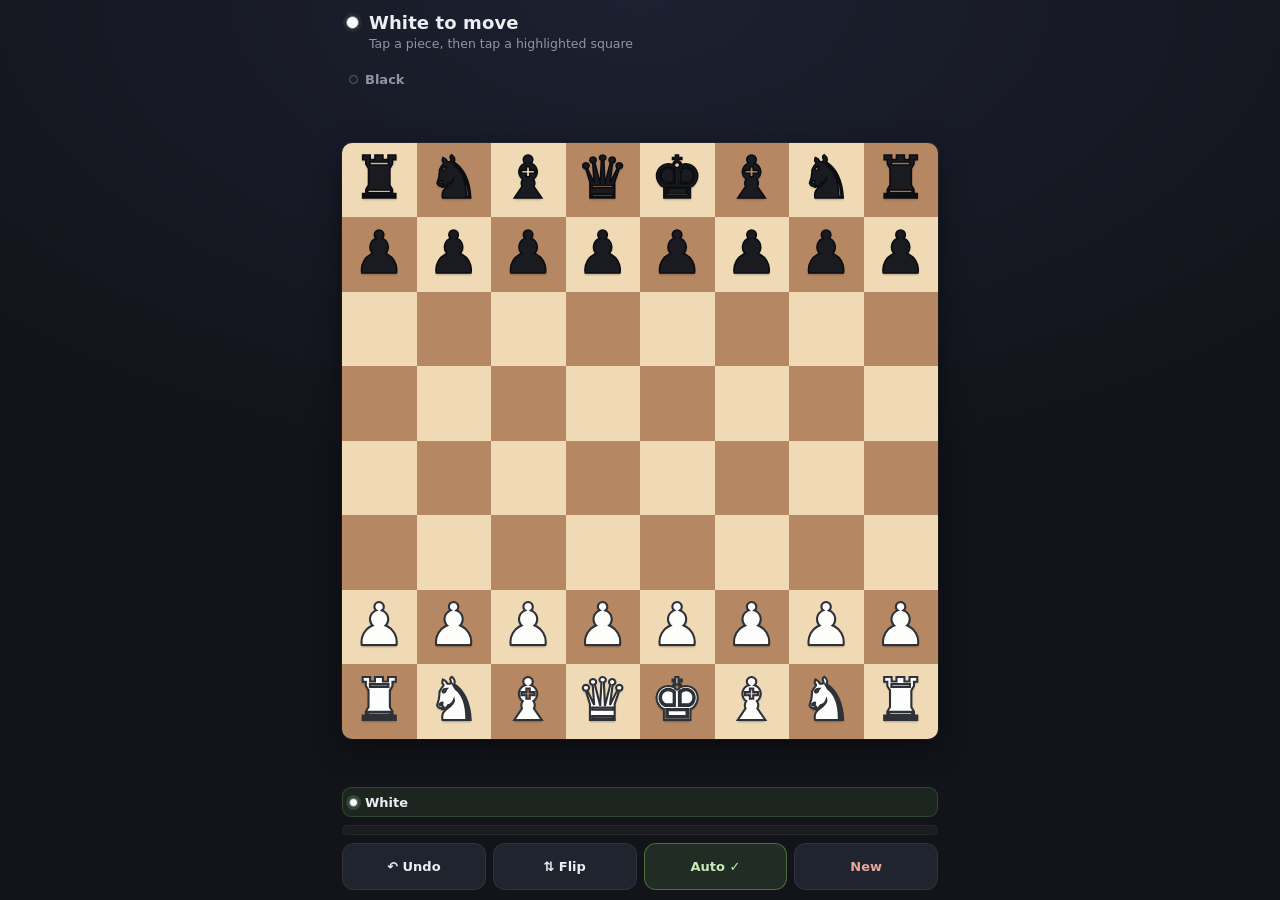
==== index.html @ 42966163 "Pass-and-play chess app: initial working version A complete two-player chess game for one phone, ins" ====
<!DOCTYPE html>
<html lang="en">
<head>
<meta charset="utf-8">
<meta name="viewport" content="width=device-width, initial-scale=1, viewport-fit=cover, maximum-scale=1, user-scalable=no">
<meta name="theme-color" content="#14161d">
<meta name="mobile-web-app-capable" content="yes">
<meta name="apple-mobile-web-app-capable" content="yes">
<meta name="apple-mobile-web-app-status-bar-style" content="black-translucent">
<title>Chess — Pass &amp; Play</title>
<link rel="manifest" href="manifest.json">
<link rel="icon" href="icon.svg" type="image/svg+xml">
<link rel="apple-touch-icon" href="apple-touch-icon.png">
<link rel="stylesheet" href="style.css">
</head>
<body>
<div id="app">
  <header id="hud">
    <div id="statusLine"><span id="turnDot"></span><span id="statusText">White to move</span></div>
    <div id="subText">Tap a piece to see its moves</div>
  </header>

  <section id="table">
    <div id="playerTop" class="player">
      <div class="who"><span class="dot"></span><span class="name">Black</span></div>
      <div class="taken" id="takenTop"></div>
    </div>

    <div id="boardWrap">
      <div id="board" aria-label="Chess board"></div>
      <div id="promo" class="promo" hidden>
        <div class="promo-card">
          <div class="promo-title">Promote to</div>
          <div class="promo-options">
            <button class="promo-btn" data-promo="q">♛</button>
            <button class="promo-btn" data-promo="r">♜</button>
            <button class="promo-btn" data-promo="b">♝</button>
            <button class="promo-btn" data-promo="n">♞</button>
          </div>
          <button class="promo-cancel" id="promoCancel">Cancel</button>
        </div>
      </div>
    </div>

    <div id="playerBottom" class="player">
      <div class="who"><span class="dot"></span><span class="name">White</span></div>
      <div class="taken" id="takenBottom"></div>
    </div>
  </section>

  <section id="movesPanel">
    <ol id="moveList"></ol>
  </section>

  <nav id="controls">
    <button id="undoBtn" class="btn">↶ Undo</button>
    <button id="flipBtn" class="btn">⇅ Flip</button>
    <button id="autoBtn" class="btn">Auto flip</button>
    <button id="newBtn" class="btn danger">New</button>
  </nav>
</div>

<script src="engine.js"></script>
<script src="app.js"></script>
</body>
</html>
---- style.css ----
:root {
  --bg: #12141a;
  --bg-2: #191c25;
  --panel: #20242f;
  --panel-2: #262b38;
  --ink: #eceef3;
  --muted: #8f95a6;
  --accent: #7dbf63;
  --danger: #d3705c;
  --sq-light: #f0d9b5;
  --sq-dark: #b58863;
  --radius: 14px;
}

* { box-sizing: border-box; -webkit-tap-highlight-color: transparent; }

html, body {
  margin: 0;
  height: 100%;
  overscroll-behavior: none;
}

body {
  background: radial-gradient(120% 90% at 50% 0%, #1c2030 0%, var(--bg) 60%);
  color: var(--ink);
  font-family: system-ui, -apple-system, "Segoe UI", Roboto, sans-serif;
  user-select: none;
  -webkit-user-select: none;
  touch-action: manipulation;
}

#app {
  display: flex;
  flex-direction: column;
  height: 100vh;
  height: 100dvh;
  max-width: 620px;
  margin: 0 auto;
  padding: max(10px, env(safe-area-inset-top)) 12px max(10px, env(safe-area-inset-bottom));
  gap: 8px;
}

/* ---------- HUD ---------- */
#hud {
  flex: 0 0 auto;
  padding: 2px 4px 0;
  min-height: 46px;
}

#statusLine {
  display: flex;
  align-items: center;
  gap: 10px;
  font-size: 18px;
  font-weight: 650;
  letter-spacing: .1px;
}

#turnDot {
  width: 13px;
  height: 13px;
  border-radius: 50%;
  flex: 0 0 auto;
  background: #fff;
  border: 1.5px solid #6b6f7d;
  box-shadow: 0 0 0 3px rgba(255,255,255,.06);
}
#turnDot.b { background: #1b1d24; border-color: #7b8194; }

#subText {
  margin-top: 3px;
  font-size: 12.5px;
  color: var(--muted);
  white-space: nowrap;
  overflow: hidden;
  text-overflow: ellipsis;
  padding-left: 23px;
}
#hud.over #statusLine { color: var(--accent); }
#hud.lost #statusLine { color: var(--danger); }
#hud.check #statusLine { color: #f0b45f; }

/* ---------- Table / players ---------- */
#table {
  flex: 1 1 auto;
  min-height: 0;
  display: flex;
  flex-direction: column;
  gap: 6px;
}

.player {
  flex: 0 0 auto;
  height: 30px;
  display: flex;
  align-items: center;
  justify-content: space-between;
  gap: 8px;
  padding: 0 6px;
  border-radius: 9px;
  border: 1px solid transparent;
  color: var(--muted);
  font-size: 13px;
  transition: background .18s ease, color .18s ease, border-color .18s ease;
}
.player.active {
  background: rgba(125,191,99,.10);
  border-color: rgba(125,191,99,.22);
  color: var(--ink);
}
.player .who { display: flex; align-items: center; gap: 7px; font-weight: 600; }
.player .dot {
  width: 9px; height: 9px; border-radius: 50%;
  background: #fff; border: 1px solid #5f6473;
}
.player.black .dot { background: #1b1d24; border-color: #5f6473; }
.player.active .dot { box-shadow: 0 0 0 3px rgba(125,191,99,.22); }

.taken {
  display: flex;
  align-items: center;
  gap: 1px;
  font-size: 15px;
  line-height: 1;
  color: #c8ccd8;
  overflow: hidden;
  white-space: nowrap;
}
.taken .t { line-height: 1; }
.taken .t.w { color: #f3f1ea; }
.taken .t.b { color: #9aa0b0; }
.taken .adv { margin-left: 4px; font-size: 11.5px; color: var(--muted); font-variant-numeric: tabular-nums; }

/* ---------- Board ---------- */
#boardWrap {
  position: relative;
  flex: 1 1 auto;
  min-height: 0;
  display: flex;
  align-items: center;
  justify-content: center;
}

#board {
  --sq: 40px;
  display: grid;
  grid-template-columns: repeat(8, 1fr);
  grid-template-rows: repeat(8, 1fr);
  width: 100%;
  aspect-ratio: 1 / 1;
  max-width: 100%;
  max-height: 100%;
  border-radius: 10px;
  overflow: hidden;
  box-shadow: 0 10px 30px rgba(0,0,0,.45), 0 0 0 1px rgba(255,255,255,.05);
  touch-action: manipulation;
}

.sq {
  position: relative;
  display: flex;
  align-items: center;
  justify-content: center;
  overflow: hidden;
}
.sq.light { background: var(--sq-light); }
.sq.dark { background: var(--sq-dark); }

.pc {
  position: relative;
  z-index: 2;
  font-family: "Noto Sans Symbols 2", "Segoe UI Symbol", "DejaVu Sans", sans-serif;
  font-size: calc(var(--sq) * 0.79);
  line-height: 1;
  pointer-events: none;
  transform: translateY(-2%);
}
.pc.w {
  color: #fdfdfb;
  -webkit-text-stroke: calc(var(--sq) * 0.028) #2f3138;
  text-shadow: 0 2px 2px rgba(0,0,0,.30);
}
.pc.b {
  color: #191b21;
  -webkit-text-stroke: calc(var(--sq) * 0.022) #0c0d10;
  text-shadow: 0 2px 2px rgba(0,0,0,.22);
}

/* Highlights */
.sq.last::before,
.sq.sel::before,
.sq.check::before {
  content: "";
  position: absolute;
  inset: 0;
  z-index: 1;
}
.sq.last::before { background: rgba(250,224,105,.42); }
.sq.check::before {
  background: radial-gradient(circle at 50% 50%, rgba(240,60,50,.78) 0%, rgba(240,60,50,.30) 55%, rgba(240,60,50,0) 78%);
}
.sq.sel::before { background: rgba(88,170,80,.45); }

.sq.dot::after {
  content: "";
  width: 30%;
  height: 30%;
  border-radius: 50%;
  background: rgba(24,26,20,.30);
  z-index: 1;
}
.sq.cap::after {
  content: "";
  position: absolute;
  inset: 4%;
  border-radius: 50%;
  border: calc(var(--sq) * 0.075) solid rgba(24,26,20,.30);
  z-index: 1;
}

/* ---------- Promotion ---------- */
.promo {
  position: absolute;
  inset: 0;
  z-index: 20;
  display: flex;
  align-items: center;
  justify-content: center;
  background: rgba(10,11,16,.62);
  backdrop-filter: blur(3px);
  border-radius: 10px;
  animation: fade .14s ease;
}
.promo[hidden] { display: none; }
@keyframes fade { from { opacity: 0; } to { opacity: 1; } }
.promo-card {
  background: var(--panel);
  border: 1px solid rgba(255,255,255,.08);
  border-radius: 18px;
  padding: 16px;
  width: min(88%, 320px);
  box-shadow: 0 18px 50px rgba(0,0,0,.6);
  text-align: center;
}
.promo-title { font-size: 13px; color: var(--muted); margin-bottom: 10px; letter-spacing: .3px; }
.promo-options { display: grid; grid-template-columns: repeat(4, 1fr); gap: 8px; }
.promo-btn {
  aspect-ratio: 1;
  display: flex;
  align-items: center;
  justify-content: center;
  font-size: 30px;
  line-height: 1;
  border-radius: 12px;
  border: 1px solid rgba(255,255,255,.09);
  background: var(--panel-2);
  color: #f4f4f1;
  font-family: "Noto Sans Symbols 2", "Segoe UI Symbol", "DejaVu Sans", sans-serif;
}
.promo-btn:active { background: #333a4b; transform: scale(.96); }
.promo-cancel {
  margin-top: 12px;
  width: 100%;
  padding: 10px;
  border-radius: 10px;
  border: none;
  background: transparent;
  color: var(--muted);
  font-size: 13px;
}

/* ---------- Moves ---------- */
#movesPanel {
  flex: 0 1 auto;
  max-height: 19dvh;
  overflow-y: auto;
  background: rgba(255,255,255,.035);
  border: 1px solid rgba(255,255,255,.05);
  border-radius: 12px;
  padding: 4px 6px;
  scrollbar-width: none;
}
#movesPanel::-webkit-scrollbar { display: none; }

#moveList {
  list-style: none;
  margin: 0;
  padding: 0;
  font-family: ui-monospace, "SF Mono", "Roboto Mono", monospace;
  font-size: 13px;
}

.mv-row {
  display: grid;
  grid-template-columns: 2.6em 1fr 1fr;
  gap: 4px;
  padding: 3px 6px;
  border-radius: 6px;
}
.mv-row:nth-child(odd) { background: rgba(255,255,255,.025); }
.mv-row .num { color: #6f7688; font-size: 11.5px; align-self: center; }
.mv-row .san { color: #d7dae3; padding: 1px 4px; }
.mv-row .san.b { color: #aeb4c4; }
.mv-row.current .san:not(:empty) { color: #fff; font-weight: 700; }
.mv-row.current { background: rgba(125,191,99,.13); }

/* ---------- Controls ---------- */
#controls {
  flex: 0 0 auto;
  display: grid;
  grid-template-columns: repeat(4, 1fr);
  gap: 7px;
}

.btn {
  height: 47px;
  border-radius: 12px;
  border: 1px solid rgba(255,255,255,.07);
  background: var(--panel);
  color: var(--ink);
  font-size: 13px;
  font-weight: 600;
  font-family: inherit;
  display: flex;
  align-items: center;
  justify-content: center;
  gap: 4px;
  padding: 0 4px;
  transition: transform .08s ease, background .15s ease, opacity .15s ease;
}
.btn:active { transform: scale(.96); background: var(--panel-2); }
.btn:disabled { opacity: .38; }
.btn.danger { color: #e8a698; }
.btn.on { border-color: rgba(125,191,99,.45); background: rgba(125,191,99,.14); color: #c6e9b6; }

@media (max-height: 520px) {
  #movesPanel { display: none; }
  #subText { display: none; }
  #app { gap: 5px; }
}

@media (max-height: 640px) {
  #hud { min-height: 38px; }
  #statusLine { font-size: 16px; }
  #movesPanel { max-height: 15dvh; }
  .btn { height: 42px; font-size: 12px; }
  .player { height: 26px; }
}
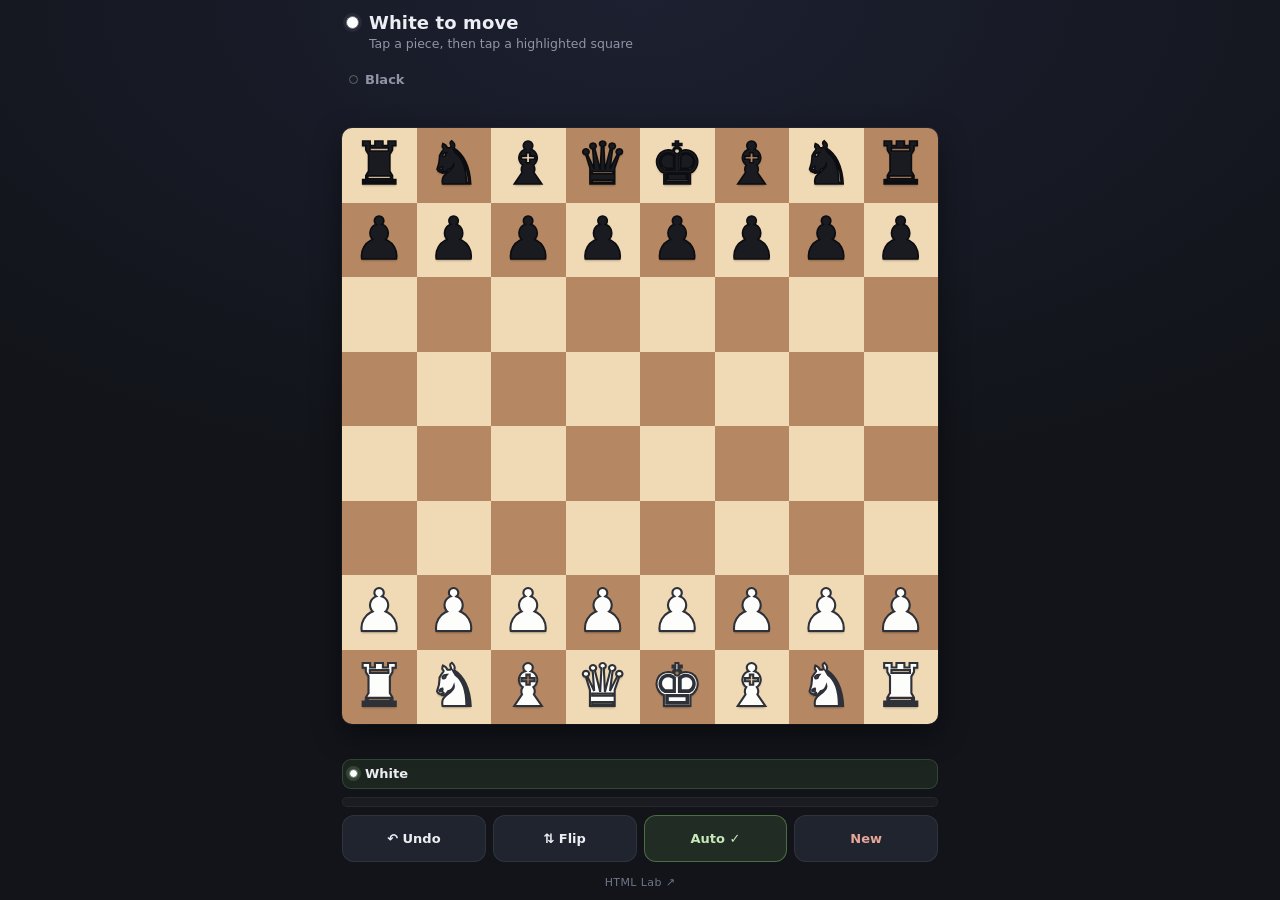
==== commit a169c670: "Add public HTML Lab page and a Konami-code retro theme - /lab/: a public, client-side HTML playgroun" ====
--- a/index.html
+++ b/index.html
@@ -58,6 +58,8 @@
     <button id="autoBtn" class="btn">Auto flip</button>
     <button id="newBtn" class="btn danger">New</button>
   </nav>
+
+  <footer id="foot"><a href="lab/">HTML Lab ↗</a></footer>
 </div>
 
 <script src="engine.js"></script>
--- a/style.css
+++ b/style.css
@@ -346,3 +346,77 @@
   .btn { height: 42px; font-size: 12px; }
   .player { height: 26px; }
 }
+
+/* ---------- Footer ---------- */
+#foot {
+  flex: 0 0 auto;
+  text-align: center;
+  padding: 1px 0 0;
+  line-height: 1.2;
+}
+#foot a {
+  color: #6f7688;
+  font-size: 11px;
+  letter-spacing: .4px;
+  text-decoration: none;
+}
+#foot a:hover { color: var(--muted); text-decoration: underline; }
+
+/* ---------- Retro mode (Konami egg) ---------- */
+body.retro {
+  --bg: #060d08;
+  --bg-2: #0a140c;
+  --panel: #10200f;
+  --panel-2: #17311b;
+  --ink: #c2ffc0;
+  --muted: #6fae74;
+  --accent: #86ff7a;
+  --danger: #ffb36b;
+  --sq-light: #cde3a8;
+  --sq-dark: #4b7a4e;
+  background: #060d08;
+  font-family: ui-monospace, "SF Mono", "Roboto Mono", monospace;
+}
+body.retro::after {
+  content: "";
+  position: fixed;
+  inset: 0;
+  z-index: 99;
+  pointer-events: none;
+  background: repeating-linear-gradient(
+    to bottom,
+    rgba(0, 0, 0, .22) 0 1px,
+    transparent 1px 3px
+  );
+}
+body.retro #statusLine {
+  text-shadow: 0 0 10px rgba(134, 255, 122, .55);
+  letter-spacing: .6px;
+}
+body.retro .pc.w { -webkit-text-stroke-color: #1b2a19; }
+body.retro .pc.b { -webkit-text-stroke-color: #040904; }
+body.retro #board {
+  box-shadow: 0 0 0 2px rgba(134,255,122,.35), 0 0 40px rgba(134,255,122,.18);
+}
+body.retro .btn { background: #0d1a0f; }
+body.retro .player.active { background: rgba(134,255,122,.10); border-color: rgba(134,255,122,.3); }
+
+#toast {
+  position: fixed;
+  left: 50%;
+  bottom: calc(90px + env(safe-area-inset-bottom));
+  transform: translate(-50%, 12px);
+  z-index: 120;
+  padding: 9px 18px;
+  border-radius: 999px;
+  background: #0b120d;
+  color: #c6ffb8;
+  border: 1px solid rgba(134, 255, 122, .4);
+  font-size: 13px;
+  font-weight: 600;
+  letter-spacing: .5px;
+  opacity: 0;
+  pointer-events: none;
+  transition: opacity .18s ease, transform .18s ease;
+}
+#toast.show { opacity: 1; transform: translate(-50%, 0); }
